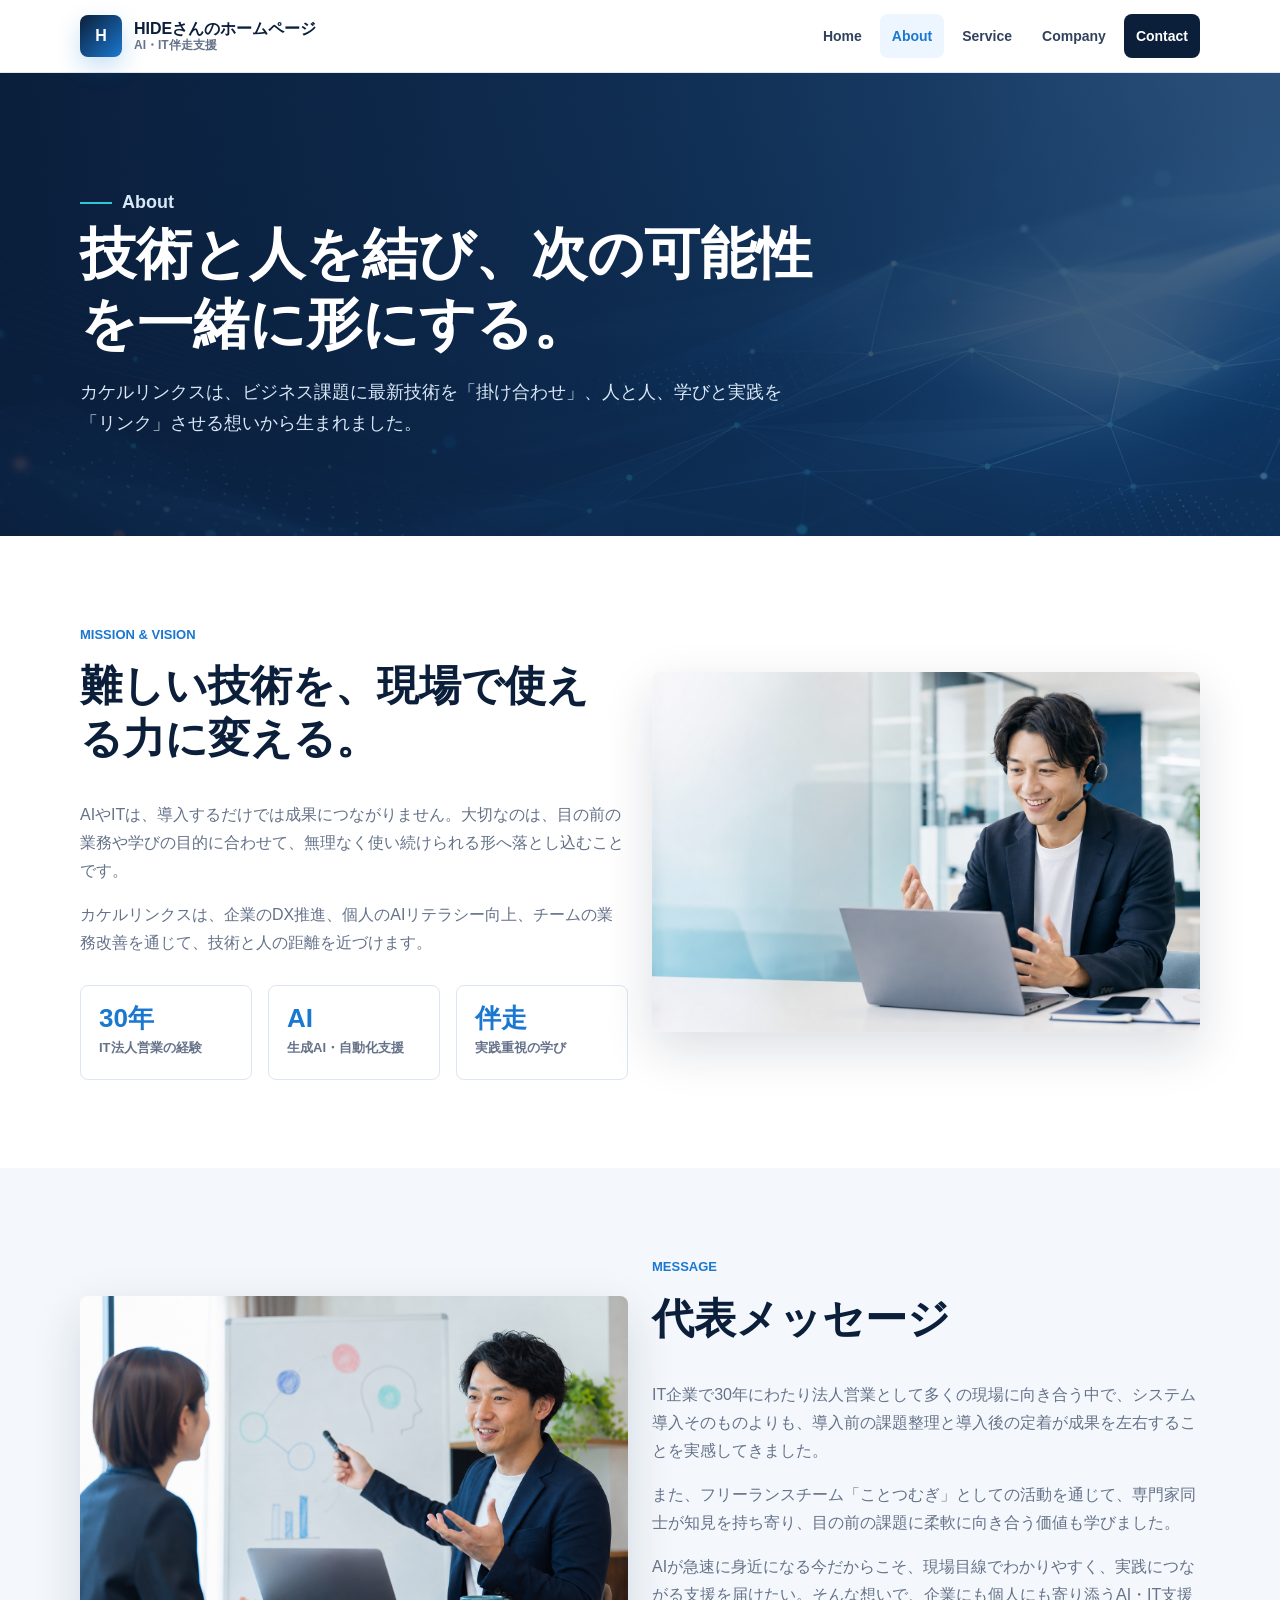
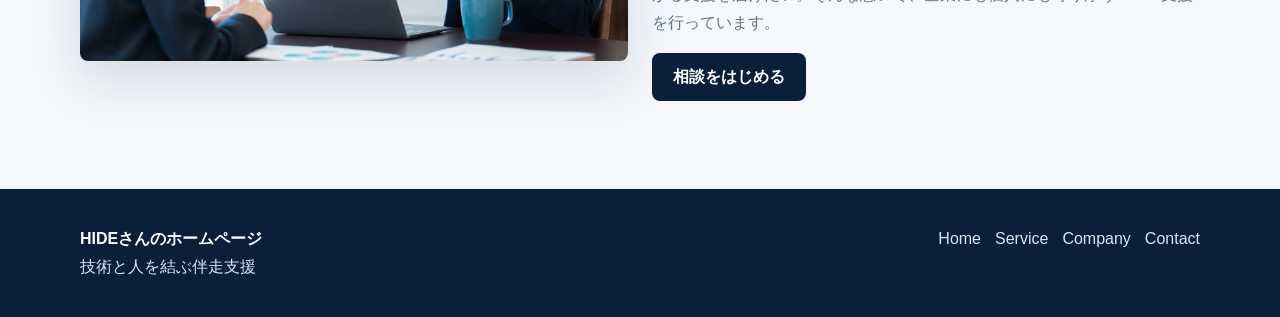
==== about.html @ 90f93d88 "Initial homepage" ====
<!doctype html>
<html lang="ja">
<head>
  <meta charset="utf-8">
  <meta name="viewport" content="width=device-width, initial-scale=1">
  <title>About | HIDEさんのホームページ</title>
  <meta name="description" content="カケルリンクスの由来、ミッション、代表メッセージをご紹介します。">
  <link rel="stylesheet" href="assets/css/style.css">
</head>
<body>
  <header class="site-header">
    <div class="nav-shell">
      <a class="brand" href="index.html"><span class="brand-mark">H</span><span class="brand-text">HIDEさんのホームページ<small>AI・IT伴走支援</small></span></a>
      <button class="nav-toggle" type="button" aria-label="メニューを開閉" aria-expanded="false"><span></span><span></span><span></span></button>
      <nav class="main-nav" aria-label="メインナビゲーション">
        <a href="index.html">Home</a><a class="active" href="about.html">About</a><a href="service.html">Service</a><a href="company.html">Company</a><a class="nav-cta" href="contact.html">Contact</a>
      </nav>
    </div>
  </header>

  <main>
    <section class="page-hero">
      <div class="container">
        <p class="eyebrow">About</p>
        <h1>技術と人を結び、次の可能性を一緒に形にする。</h1>
        <p>カケルリンクスは、ビジネス課題に最新技術を「掛け合わせ」、人と人、学びと実践を「リンク」させる想いから生まれました。</p>
      </div>
    </section>

    <section class="section">
      <div class="container">
        <div class="grid two">
          <div class="split-copy">
            <div class="section-head">
              <span class="section-label">Mission & Vision</span>
              <h2>難しい技術を、現場で使える力に変える。</h2>
            </div>
            <p>AIやITは、導入するだけでは成果につながりません。大切なのは、目の前の業務や学びの目的に合わせて、無理なく使い続けられる形へ落とし込むことです。</p>
            <p>カケルリンクスは、企業のDX推進、個人のAIリテラシー向上、チームの業務改善を通じて、技術と人の距離を近づけます。</p>
            <div class="stat-row">
              <div class="stat"><strong>30年</strong><span>IT法人営業の経験</span></div>
              <div class="stat"><strong>AI</strong><span>生成AI・自動化支援</span></div>
              <div class="stat"><strong>伴走</strong><span>実践重視の学び</span></div>
            </div>
          </div>
          <div class="image-panel">
            <img src="assets/images/hero-consulting.png" alt="オンライン相談を行うビジネスパーソン">
          </div>
        </div>
      </div>
    </section>

    <section class="section soft">
      <div class="container">
        <div class="grid two">
          <div class="image-panel">
            <img src="assets/images/ai-tutor.png" alt="PCとホワイトボードの前で親身に教えるAI家庭教師">
          </div>
          <div class="message">
            <div class="section-head">
              <span class="section-label">Message</span>
              <h2>代表メッセージ</h2>
            </div>
            <p>IT企業で30年にわたり法人営業として多くの現場に向き合う中で、システム導入そのものよりも、導入前の課題整理と導入後の定着が成果を左右することを実感してきました。</p>
            <p>また、フリーランスチーム「ことつむぎ」としての活動を通じて、専門家同士が知見を持ち寄り、目の前の課題に柔軟に向き合う価値も学びました。</p>
            <p>AIが急速に身近になる今だからこそ、現場目線でわかりやすく、実践につながる支援を届けたい。そんな想いで、企業にも個人にも寄り添うAI・IT支援を行っています。</p>
            <a class="button dark" href="contact.html">相談をはじめる</a>
          </div>
        </div>
      </div>
    </section>
  </main>

  <footer class="site-footer"><div class="footer-shell"><div><strong>HIDEさんのホームページ</strong><br>技術と人を結ぶ伴走支援</div><div class="footer-links"><a href="index.html">Home</a><a href="service.html">Service</a><a href="company.html">Company</a><a href="contact.html">Contact</a></div></div></footer>
  <script src="assets/js/main.js"></script>
</body>
</html>
---- assets/css/style.css ----
:root {
  --navy: #0b1f3a;
  --navy-2: #123a63;
  --blue: #1b78d0;
  --cyan: #2cc7d9;
  --coral: #f28d75;
  --ink: #162033;
  --muted: #657289;
  --line: #dce6f3;
  --paper: #ffffff;
  --soft: #f4f8fc;
  --shadow: 0 18px 50px rgba(11, 31, 58, 0.14);
}

* {
  box-sizing: border-box;
}

html {
  scroll-behavior: smooth;
}

body {
  margin: 0;
  color: var(--ink);
  font-family: "Segoe UI", "Hiragino Kaku Gothic ProN", "Yu Gothic", Meiryo, sans-serif;
  line-height: 1.75;
  background: var(--paper);
}

img {
  display: block;
  max-width: 100%;
}

a {
  color: inherit;
  text-decoration: none;
}

.site-header {
  position: sticky;
  top: 0;
  z-index: 20;
  background: rgba(255, 255, 255, 0.94);
  border-bottom: 1px solid rgba(220, 230, 243, 0.9);
  backdrop-filter: blur(14px);
}

.nav-shell {
  width: min(1120px, calc(100% - 32px));
  min-height: 72px;
  margin: 0 auto;
  display: flex;
  align-items: center;
  justify-content: space-between;
  gap: 24px;
}

.brand {
  display: inline-flex;
  align-items: center;
  gap: 12px;
  font-weight: 800;
  letter-spacing: 0;
  color: var(--navy);
}

.brand-mark {
  width: 42px;
  height: 42px;
  display: grid;
  place-items: center;
  color: #fff;
  font-weight: 800;
  background: linear-gradient(135deg, var(--navy), var(--blue));
  border-radius: 8px;
  box-shadow: 0 10px 24px rgba(27, 120, 208, 0.24);
}

.brand-text {
  display: grid;
  line-height: 1.2;
}

.brand-text small {
  color: var(--muted);
  font-size: 12px;
  font-weight: 700;
}

.nav-toggle {
  display: none;
  width: 44px;
  height: 44px;
  border: 1px solid var(--line);
  border-radius: 8px;
  background: #fff;
  cursor: pointer;
}

.nav-toggle span {
  display: block;
  width: 20px;
  height: 2px;
  margin: 5px auto;
  background: var(--navy);
}

.main-nav {
  display: flex;
  align-items: center;
  gap: 6px;
}

.main-nav a {
  padding: 10px 12px;
  border-radius: 8px;
  color: #31425d;
  font-size: 14px;
  font-weight: 700;
}

.main-nav a:hover,
.main-nav a.active {
  color: var(--blue);
  background: #edf6ff;
}

.nav-cta {
  color: #fff !important;
  background: var(--navy) !important;
}

.hero {
  min-height: calc(100vh - 72px);
  display: grid;
  align-items: center;
  position: relative;
  overflow: hidden;
  background: var(--navy);
}

.hero::before {
  content: "";
  position: absolute;
  inset: 0;
  background: var(--navy);
}

.hero.home-hero::before {
  background:
    linear-gradient(90deg, rgba(11, 31, 58, 0.92) 0%, rgba(11, 31, 58, 0.74) 45%, rgba(11, 31, 58, 0.1) 78%),
    url("../images/hero-consulting.png") center right / cover no-repeat;
}

.hero-content {
  position: relative;
  width: min(1120px, calc(100% - 32px));
  margin: 0 auto;
  padding: 84px 0 112px;
  color: #fff;
}

.eyebrow {
  display: inline-flex;
  align-items: center;
  gap: 10px;
  margin: 0 0 18px;
  color: #dff8ff;
  font-size: 14px;
  font-weight: 800;
}

.eyebrow::before {
  content: "";
  width: 32px;
  height: 2px;
  background: var(--cyan);
}

h1,
h2,
h3 {
  margin: 0;
  color: var(--navy);
  line-height: 1.25;
  letter-spacing: 0;
}

.hero h1 {
  max-width: 660px;
  color: #fff;
  font-size: clamp(36px, 5.2vw, 62px);
  line-height: 1.18;
}

.hero-lead {
  max-width: 560px;
  margin: 24px 0 0;
  color: #e8f3ff;
  font-size: clamp(16px, 2vw, 20px);
}

.hero-actions {
  display: flex;
  flex-wrap: wrap;
  gap: 14px;
  margin-top: 34px;
}

.button {
  display: inline-flex;
  align-items: center;
  justify-content: center;
  min-height: 48px;
  padding: 12px 20px;
  border: 1px solid transparent;
  border-radius: 8px;
  font-weight: 800;
  line-height: 1.35;
}

.button.primary {
  color: #fff;
  background: var(--blue);
  box-shadow: 0 14px 30px rgba(27, 120, 208, 0.28);
}

.button.secondary {
  color: #fff;
  border-color: rgba(255, 255, 255, 0.55);
  background: rgba(255, 255, 255, 0.08);
}

.button.dark {
  color: #fff;
  background: var(--navy);
}

.section {
  padding: 88px 0;
}

.section.soft {
  background: var(--soft);
}

.section.navy {
  color: #fff;
  background:
    linear-gradient(rgba(11, 31, 58, 0.88), rgba(11, 31, 58, 0.88)),
    url("../images/abstract-navy.png") center / cover no-repeat;
}

.section.navy h2,
.section.navy h3 {
  color: #fff;
}

.container {
  width: min(1120px, calc(100% - 32px));
  margin: 0 auto;
}

.section-head {
  display: grid;
  gap: 14px;
  max-width: 760px;
  margin-bottom: 36px;
}

.section-label {
  color: var(--blue);
  font-size: 13px;
  font-weight: 900;
  letter-spacing: 0;
  text-transform: uppercase;
}

.section-head h2 {
  font-size: clamp(28px, 4vw, 42px);
}

.section-head p {
  margin: 0;
  color: var(--muted);
}

.section.navy .section-head p {
  color: #d9e8f8;
}

.grid {
  display: grid;
  gap: 24px;
}

.grid.two {
  grid-template-columns: repeat(2, minmax(0, 1fr));
  align-items: center;
}

.grid.three {
  grid-template-columns: repeat(3, minmax(0, 1fr));
}

.card {
  height: 100%;
  padding: 26px;
  border: 1px solid var(--line);
  border-radius: 8px;
  background: #fff;
  box-shadow: 0 12px 30px rgba(11, 31, 58, 0.07);
}

.card h3 {
  margin-bottom: 10px;
  font-size: 21px;
}

.card p {
  margin: 0;
  color: var(--muted);
}

.icon-box {
  width: 48px;
  height: 48px;
  display: grid;
  place-items: center;
  margin-bottom: 18px;
  color: var(--blue);
  border: 1px solid #cfe3fa;
  border-radius: 8px;
  background: #eef7ff;
}

.icon-box svg {
  width: 25px;
  height: 25px;
  stroke-width: 2;
}

.image-panel {
  overflow: hidden;
  border-radius: 8px;
  box-shadow: var(--shadow);
}

.image-panel img {
  width: 100%;
  height: 100%;
  min-height: 360px;
  object-fit: cover;
}

.notice-list {
  display: grid;
  gap: 14px;
}

.notice {
  display: grid;
  grid-template-columns: 128px 1fr;
  gap: 18px;
  align-items: start;
  padding: 20px;
  border: 1px solid var(--line);
  border-radius: 8px;
  background: #fff;
}

.notice time {
  color: var(--blue);
  font-weight: 900;
}

.notice strong {
  display: block;
  color: var(--navy);
}

.notice p {
  margin: 4px 0 0;
  color: var(--muted);
}

.page-hero {
  padding: 96px 0;
  color: #fff;
  background:
    linear-gradient(90deg, rgba(11, 31, 58, 0.9), rgba(18, 58, 99, 0.78)),
    url("../images/abstract-navy.png") center / cover no-repeat;
}

.page-hero h1 {
  max-width: 760px;
  color: #fff;
  font-size: clamp(34px, 5vw, 56px);
}

.page-hero p {
  max-width: 720px;
  margin: 18px 0 0;
  color: #d9e8f8;
  font-size: 18px;
}

.split-copy p,
.message p {
  margin: 0 0 16px;
  color: var(--muted);
}

.stat-row {
  display: grid;
  grid-template-columns: repeat(3, 1fr);
  gap: 16px;
  margin-top: 28px;
}

.stat {
  padding: 18px;
  border: 1px solid var(--line);
  border-radius: 8px;
  background: #fff;
}

.stat strong {
  display: block;
  color: var(--blue);
  font-size: 26px;
  line-height: 1.1;
}

.stat span {
  color: var(--muted);
  font-size: 13px;
  font-weight: 700;
}

.service-image {
  width: 100%;
  height: 190px;
  margin: -26px -26px 22px;
  max-width: calc(100% + 52px);
  object-fit: cover;
}

.service-card {
  overflow: hidden;
  padding-top: 0;
}

.service-card ul,
.company-list {
  margin: 18px 0 0;
  padding: 0;
  list-style: none;
}

.service-card li,
.company-list li {
  position: relative;
  padding-left: 18px;
  color: var(--muted);
}

.service-card li::before,
.company-list li::before {
  content: "";
  position: absolute;
  top: 0.78em;
  left: 0;
  width: 7px;
  height: 7px;
  border-radius: 50%;
  background: var(--cyan);
}

.info-table {
  width: 100%;
  border-collapse: collapse;
  overflow: hidden;
  border: 1px solid var(--line);
  border-radius: 8px;
  background: #fff;
}

.info-table th,
.info-table td {
  padding: 18px;
  border-bottom: 1px solid var(--line);
  text-align: left;
  vertical-align: top;
}

.info-table th {
  width: 28%;
  color: var(--navy);
  background: #f7fbff;
}

.info-table tr:last-child th,
.info-table tr:last-child td {
  border-bottom: 0;
}

.area-strip {
  display: grid;
  grid-template-columns: 72px 1fr;
  gap: 20px;
  align-items: center;
  padding: 24px;
  border: 1px solid var(--line);
  border-radius: 8px;
  background: #fff;
}

.area-icon {
  width: 72px;
  height: 72px;
  display: grid;
  place-items: center;
  color: #fff;
  border-radius: 8px;
  background: linear-gradient(135deg, var(--blue), var(--cyan));
}

.area-icon svg {
  width: 34px;
  height: 34px;
}

.contact-form {
  display: grid;
  gap: 18px;
  padding: 30px;
  border: 1px solid var(--line);
  border-radius: 8px;
  background: #fff;
  box-shadow: var(--shadow);
}

.form-grid {
  display: grid;
  grid-template-columns: repeat(2, minmax(0, 1fr));
  gap: 18px;
}

.field {
  display: grid;
  gap: 8px;
}

.field.full {
  grid-column: 1 / -1;
}

label {
  color: var(--navy);
  font-size: 14px;
  font-weight: 800;
}

input,
select,
textarea {
  width: 100%;
  min-height: 48px;
  padding: 12px 14px;
  border: 1px solid #cfdbea;
  border-radius: 8px;
  color: var(--ink);
  font: inherit;
  background: #fff;
}

textarea {
  min-height: 168px;
  resize: vertical;
}

input:focus,
select:focus,
textarea:focus {
  outline: 3px solid rgba(44, 199, 217, 0.24);
  border-color: var(--cyan);
}

.form-note {
  margin: 0;
  color: var(--muted);
  font-size: 14px;
}

.site-footer {
  color: #d8e5f3;
  background: var(--navy);
}

.footer-shell {
  width: min(1120px, calc(100% - 32px));
  margin: 0 auto;
  padding: 36px 0;
  display: flex;
  justify-content: space-between;
  gap: 24px;
}

.footer-shell strong {
  color: #fff;
}

.footer-links {
  display: flex;
  flex-wrap: wrap;
  gap: 14px;
}

.footer-links a {
  color: #d8e5f3;
}

@media (max-width: 860px) {
  .nav-toggle {
    display: block;
  }

  .main-nav {
    position: absolute;
    top: 72px;
    left: 0;
    right: 0;
    display: none;
    padding: 12px 16px 18px;
    border-bottom: 1px solid var(--line);
    background: #fff;
    box-shadow: 0 18px 36px rgba(11, 31, 58, 0.1);
  }

  .main-nav.is-open {
    display: grid;
  }

  .main-nav a {
    padding: 12px;
  }

  .grid.two,
  .grid.three,
  .form-grid,
  .stat-row {
    grid-template-columns: 1fr;
  }

  .hero {
    min-height: 680px;
  }

  .hero.home-hero::before {
    background:
      linear-gradient(180deg, rgba(11, 31, 58, 0.78), rgba(11, 31, 58, 0.86)),
      url("../images/hero-consulting.png") center right / cover no-repeat;
  }

  .hero-content {
    padding: 72px 0 92px;
  }

  .section,
  .page-hero {
    padding: 64px 0;
  }

  .notice {
    grid-template-columns: 1fr;
  }

  .info-table,
  .info-table tbody,
  .info-table tr,
  .info-table th,
  .info-table td {
    display: block;
    width: 100%;
  }

  .info-table th {
    border-bottom: 0;
  }

  .area-strip {
    grid-template-columns: 1fr;
  }

  .footer-shell {
    display: grid;
  }
}

@media (max-width: 520px) {
  .nav-shell,
  .container,
  .hero-content,
  .footer-shell {
    width: min(100% - 24px, 1120px);
  }

  .brand-text small {
    display: none;
  }

  .hero-actions {
    display: grid;
  }

  .button {
    width: 100%;
  }

  .card,
  .contact-form {
    padding: 22px;
  }

  .service-image {
    margin: -22px -22px 20px;
    max-width: calc(100% + 44px);
  }
}
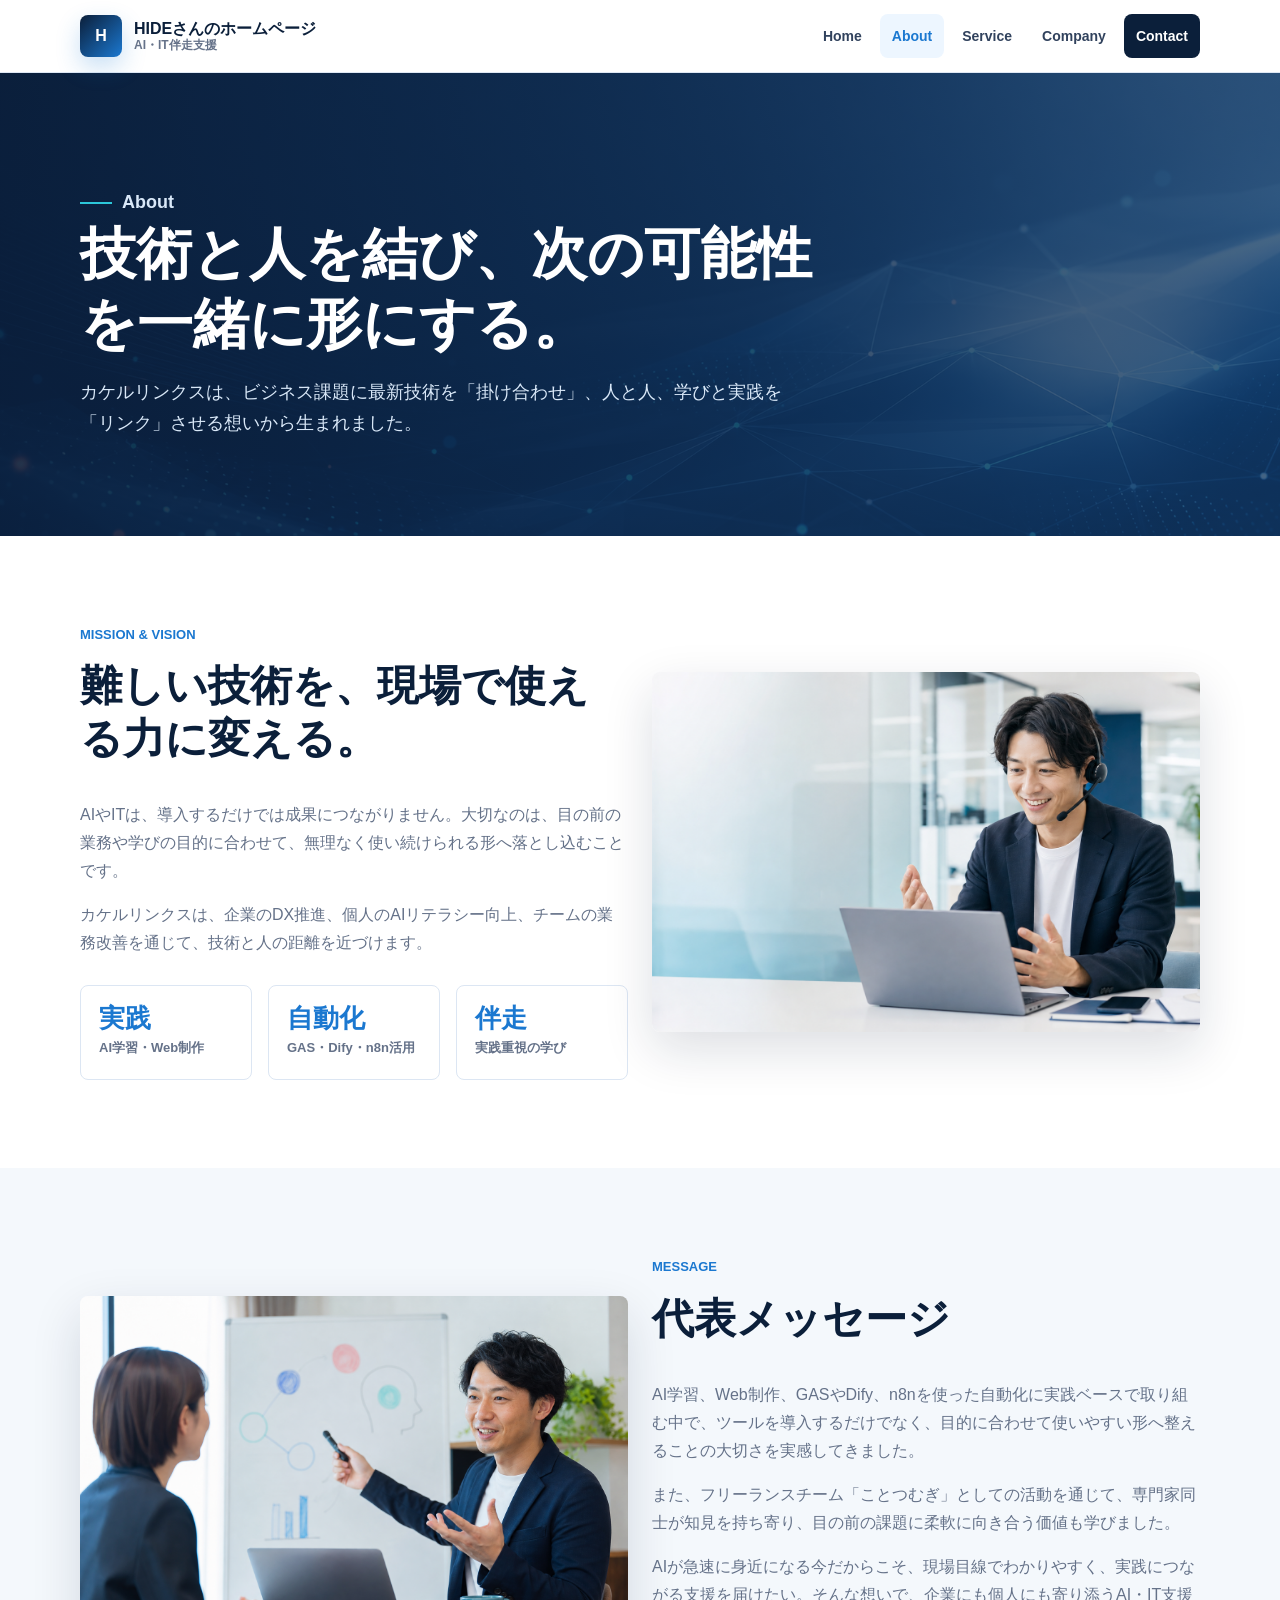
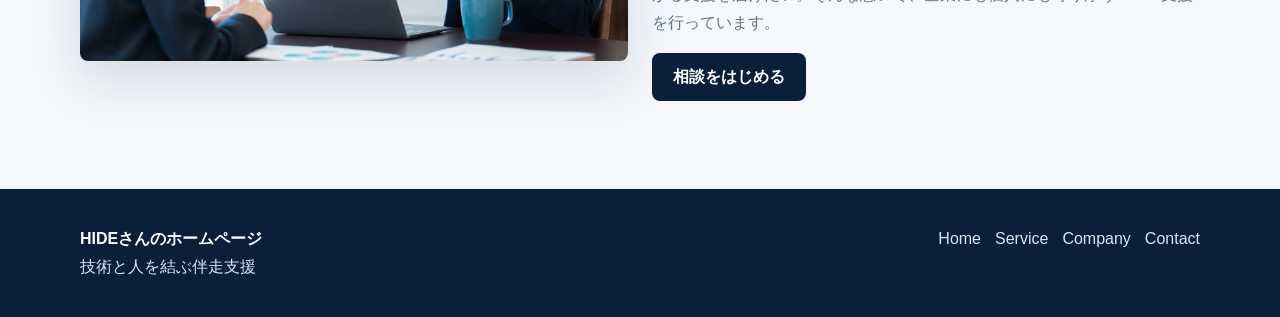
==== commit ba652ae0: "Update site copy and online support" ====
--- a/about.html
+++ b/about.html
@@ -38,8 +38,8 @@
             <p>AIやITは、導入するだけでは成果につながりません。大切なのは、目の前の業務や学びの目的に合わせて、無理なく使い続けられる形へ落とし込むことです。</p>
             <p>カケルリンクスは、企業のDX推進、個人のAIリテラシー向上、チームの業務改善を通じて、技術と人の距離を近づけます。</p>
             <div class="stat-row">
-              <div class="stat"><strong>30年</strong><span>IT法人営業の経験</span></div>
-              <div class="stat"><strong>AI</strong><span>生成AI・自動化支援</span></div>
+              <div class="stat"><strong>実践</strong><span>AI学習・Web制作</span></div>
+              <div class="stat"><strong>自動化</strong><span>GAS・Dify・n8n活用</span></div>
               <div class="stat"><strong>伴走</strong><span>実践重視の学び</span></div>
             </div>
           </div>
@@ -61,7 +61,7 @@
               <span class="section-label">Message</span>
               <h2>代表メッセージ</h2>
             </div>
-            <p>IT企業で30年にわたり法人営業として多くの現場に向き合う中で、システム導入そのものよりも、導入前の課題整理と導入後の定着が成果を左右することを実感してきました。</p>
+            <p>AI学習、Web制作、GASやDify、n8nを使った自動化に実践ベースで取り組む中で、ツールを導入するだけでなく、目的に合わせて使いやすい形へ整えることの大切さを実感してきました。</p>
             <p>また、フリーランスチーム「ことつむぎ」としての活動を通じて、専門家同士が知見を持ち寄り、目の前の課題に柔軟に向き合う価値も学びました。</p>
             <p>AIが急速に身近になる今だからこそ、現場目線でわかりやすく、実践につながる支援を届けたい。そんな想いで、企業にも個人にも寄り添うAI・IT支援を行っています。</p>
             <a class="button dark" href="contact.html">相談をはじめる</a>
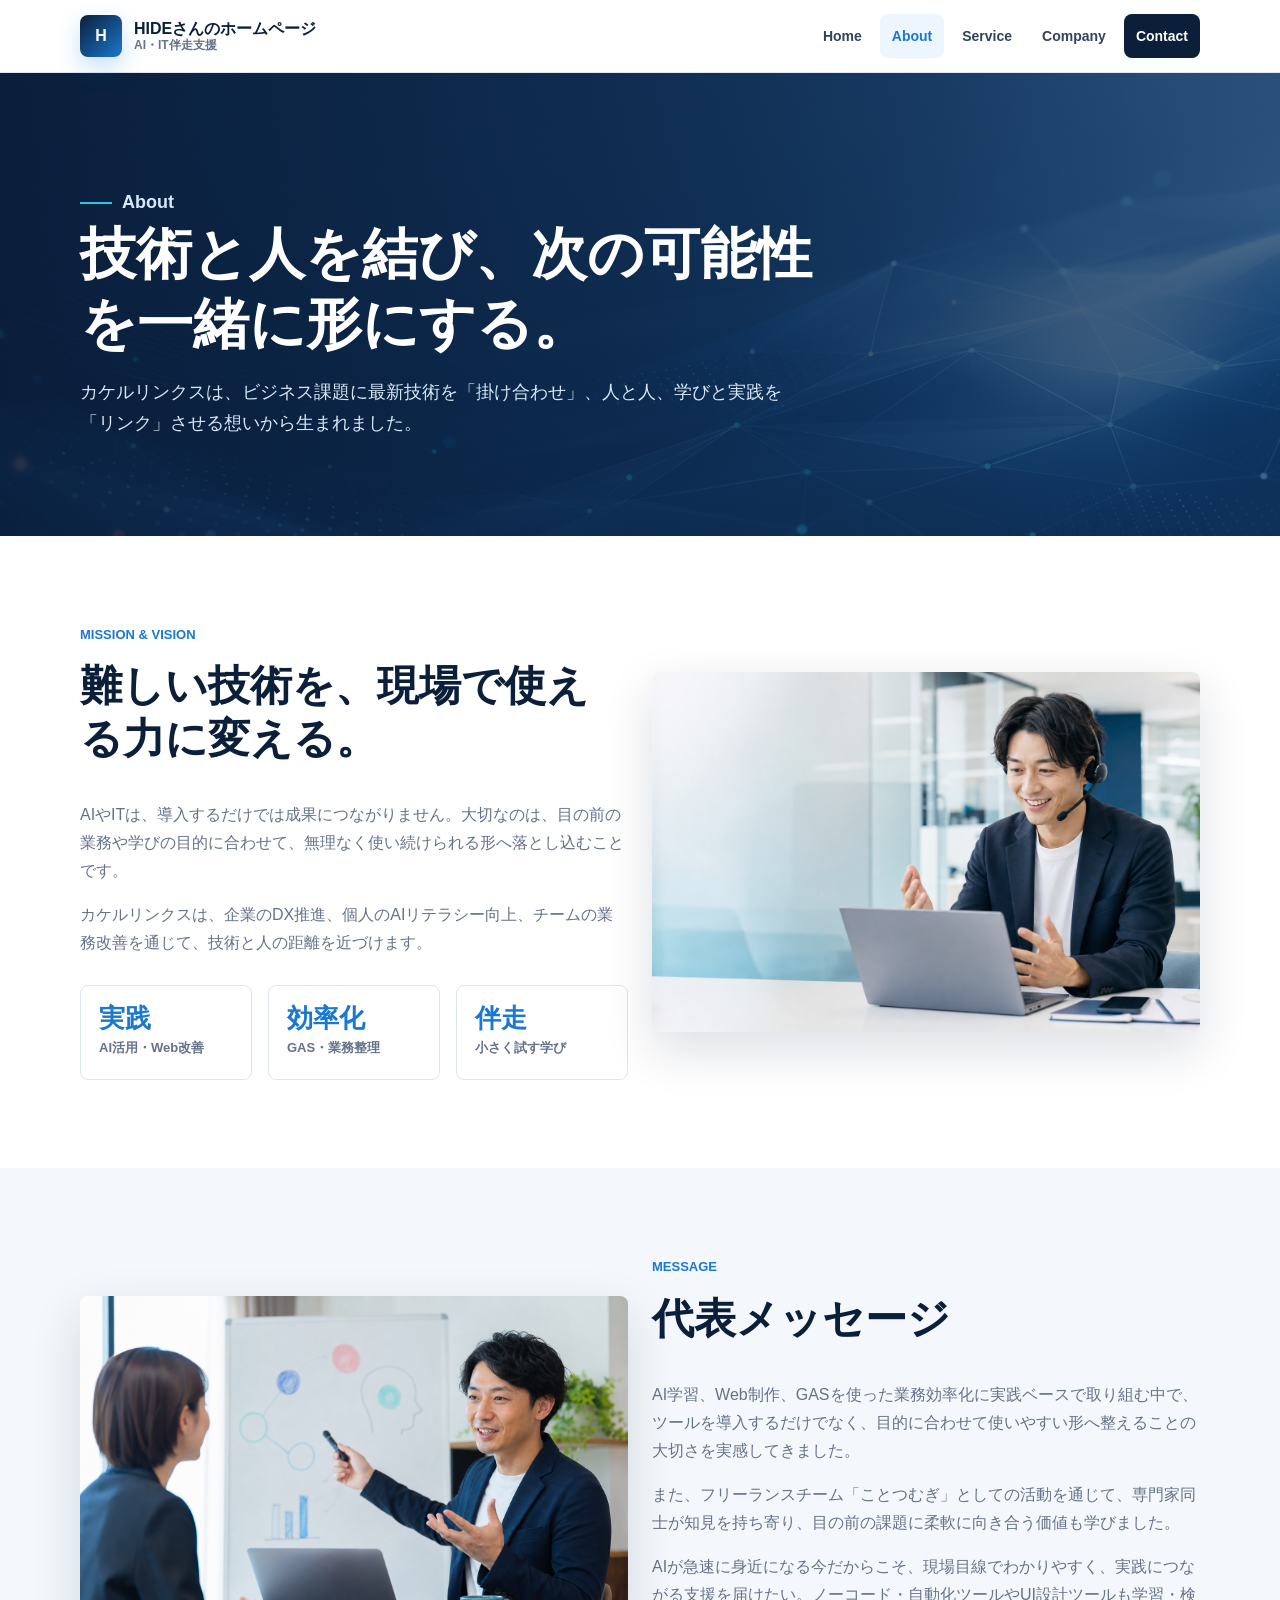
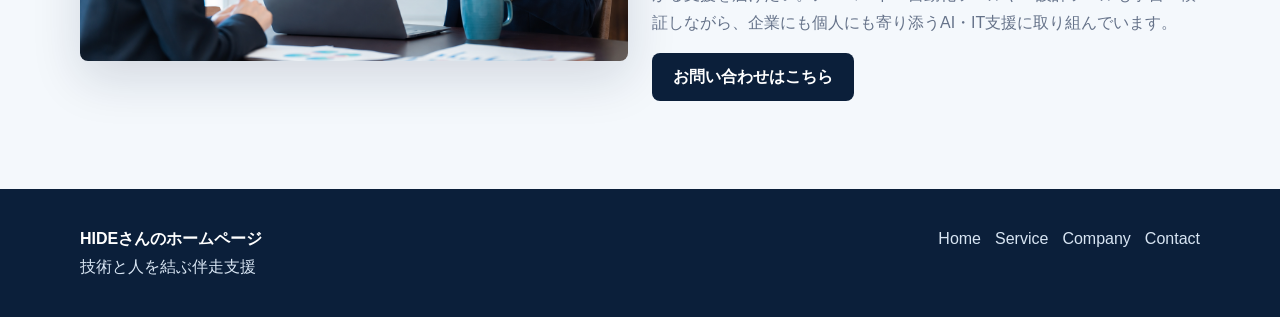
==== commit fe57f1e1: "Improve public site metadata and CTAs" ====
--- a/about.html
+++ b/about.html
@@ -4,7 +4,18 @@
   <meta charset="utf-8">
   <meta name="viewport" content="width=device-width, initial-scale=1">
   <title>About | HIDEさんのホームページ</title>
-  <meta name="description" content="カケルリンクスの由来、ミッション、代表メッセージをご紹介します。">
+  <meta name="description" content="AIやITを現場で使いやすい形に整える、HIDEさんのホームページの考え方と伴走型支援の姿勢をご紹介します。">
+  <meta property="og:type" content="website">
+  <meta property="og:site_name" content="HIDEさんのホームページ">
+  <meta property="og:title" content="About | HIDEさんのホームページ">
+  <meta property="og:description" content="AIやITを現場で使いやすい形に整える、伴走型支援の姿勢をご紹介します。">
+  <meta property="og:url" content="https://open-newstages-ai.com/about.html">
+  <meta property="og:image" content="https://open-newstages-ai.com/assets/images/hero-consulting.png">
+  <meta name="twitter:card" content="summary_large_image">
+  <meta name="twitter:title" content="About | HIDEさんのホームページ">
+  <meta name="twitter:description" content="AIやITを現場で使いやすい形に整える、伴走型支援の姿勢をご紹介します。">
+  <meta name="twitter:image" content="https://open-newstages-ai.com/assets/images/hero-consulting.png">
+  <link rel="icon" href="assets/images/favicon.svg" type="image/svg+xml">
   <link rel="stylesheet" href="assets/css/style.css">
 </head>
 <body>
@@ -38,9 +49,9 @@
             <p>AIやITは、導入するだけでは成果につながりません。大切なのは、目の前の業務や学びの目的に合わせて、無理なく使い続けられる形へ落とし込むことです。</p>
             <p>カケルリンクスは、企業のDX推進、個人のAIリテラシー向上、チームの業務改善を通じて、技術と人の距離を近づけます。</p>
             <div class="stat-row">
-              <div class="stat"><strong>実践</strong><span>AI学習・Web制作</span></div>
-              <div class="stat"><strong>自動化</strong><span>GAS・Dify・n8n活用</span></div>
-              <div class="stat"><strong>伴走</strong><span>実践重視の学び</span></div>
+              <div class="stat"><strong>実践</strong><span>AI活用・Web改善</span></div>
+              <div class="stat"><strong>効率化</strong><span>GAS・業務整理</span></div>
+              <div class="stat"><strong>伴走</strong><span>小さく試す学び</span></div>
             </div>
           </div>
           <div class="image-panel">
@@ -61,10 +72,10 @@
               <span class="section-label">Message</span>
               <h2>代表メッセージ</h2>
             </div>
-            <p>AI学習、Web制作、GASやDify、n8nを使った自動化に実践ベースで取り組む中で、ツールを導入するだけでなく、目的に合わせて使いやすい形へ整えることの大切さを実感してきました。</p>
+            <p>AI学習、Web制作、GASを使った業務効率化に実践ベースで取り組む中で、ツールを導入するだけでなく、目的に合わせて使いやすい形へ整えることの大切さを実感してきました。</p>
             <p>また、フリーランスチーム「ことつむぎ」としての活動を通じて、専門家同士が知見を持ち寄り、目の前の課題に柔軟に向き合う価値も学びました。</p>
-            <p>AIが急速に身近になる今だからこそ、現場目線でわかりやすく、実践につながる支援を届けたい。そんな想いで、企業にも個人にも寄り添うAI・IT支援を行っています。</p>
-            <a class="button dark" href="contact.html">相談をはじめる</a>
+            <p>AIが急速に身近になる今だからこそ、現場目線でわかりやすく、実践につながる支援を届けたい。ノーコード・自動化ツールやUI設計ツールも学習・検証しながら、企業にも個人にも寄り添うAI・IT支援に取り組んでいます。</p>
+            <a class="button dark" href="contact.html">お問い合わせはこちら</a>
           </div>
         </div>
       </div>
--- a/assets/css/style.css
+++ b/assets/css/style.css
@@ -60,6 +60,7 @@
 .brand {
   display: inline-flex;
   align-items: center;
+  min-width: 0;
   gap: 12px;
   font-weight: 800;
   letter-spacing: 0;
@@ -69,6 +70,7 @@
 .brand-mark {
   width: 42px;
   height: 42px;
+  flex: 0 0 42px;
   display: grid;
   place-items: center;
   color: #fff;
@@ -80,6 +82,7 @@
 
 .brand-text {
   display: grid;
+  min-width: 0;
   line-height: 1.2;
 }
 
@@ -93,6 +96,7 @@
   display: none;
   width: 44px;
   height: 44px;
+  flex: 0 0 44px;
   border: 1px solid var(--line);
   border-radius: 8px;
   background: #fff;
@@ -242,7 +246,8 @@
   padding: 88px 0;
 }
 
-.section.soft {
+.section.soft,
+.skills-section {
   background: var(--soft);
 }
 
@@ -305,7 +310,8 @@
   grid-template-columns: repeat(3, minmax(0, 1fr));
 }
 
-.card {
+.card,
+.skill-card {
   height: 100%;
   padding: 26px;
   border: 1px solid var(--line);
@@ -314,14 +320,65 @@
   box-shadow: 0 12px 30px rgba(11, 31, 58, 0.07);
 }
 
-.card h3 {
+.card h3,
+.skill-card h3 {
   margin-bottom: 10px;
   font-size: 21px;
 }
 
-.card p {
+.card p,
+.skill-card p {
   margin: 0;
   color: var(--muted);
+}
+
+.skills-grid {
+  display: grid;
+  grid-template-columns: repeat(4, minmax(0, 1fr));
+  gap: 22px;
+}
+
+.skill-card {
+  display: grid;
+  align-content: start;
+  gap: 12px;
+  min-height: 260px;
+  transition: transform 0.2s ease, box-shadow 0.2s ease, border-color 0.2s ease;
+}
+
+.skill-card:hover {
+  transform: translateY(-3px);
+  border-color: #bfd8f3;
+  box-shadow: 0 18px 38px rgba(11, 31, 58, 0.1);
+}
+
+.skill-tag {
+  width: fit-content;
+  padding: 4px 10px;
+  color: var(--blue);
+  font-size: 12px;
+  font-weight: 900;
+  line-height: 1.4;
+  border-radius: 999px;
+  background: #edf6ff;
+}
+
+.skill-card h3 {
+  margin-bottom: 0;
+}
+
+.skill-tools {
+  padding-top: 12px;
+  border-top: 1px solid var(--line);
+  color: var(--navy);
+  font-size: 14px;
+  font-weight: 800;
+  line-height: 1.55;
+}
+
+.skill-tools + p {
+  font-size: 14px;
+  line-height: 1.7;
 }
 
 .icon-box {
@@ -371,9 +428,19 @@
   background: #fff;
 }
 
-.notice time {
+.notice time,
+.notice-status {
   color: var(--blue);
   font-weight: 900;
+}
+
+.notice-status {
+  width: fit-content;
+  padding: 3px 10px;
+  border-radius: 999px;
+  background: #edf6ff;
+  font-size: 13px;
+  line-height: 1.5;
 }
 
 .notice strong {
@@ -558,6 +625,14 @@
   grid-column: 1 / -1;
 }
 
+.honeypot-field {
+  position: absolute;
+  left: -9999px;
+  width: 1px;
+  height: 1px;
+  opacity: 0;
+}
+
 label {
   color: var(--navy);
   font-size: 14px;
@@ -595,6 +670,18 @@
   font-size: 14px;
 }
 
+#form-status {
+  margin: 0;
+  color: var(--blue);
+  font-size: 14px;
+  font-weight: 800;
+}
+
+.contact-form button:disabled {
+  cursor: wait;
+  opacity: 0.72;
+}
+
 .site-footer {
   color: #d8e5f3;
   background: var(--navy);
@@ -621,6 +708,16 @@
 
 .footer-links a {
   color: #d8e5f3;
+}
+
+@media (max-width: 980px) {
+  .skills-grid {
+    grid-template-columns: repeat(2, minmax(0, 1fr));
+  }
+
+  .skill-card {
+    min-height: 230px;
+  }
 }
 
 @media (max-width: 860px) {
@@ -698,6 +795,21 @@
   .footer-shell {
     display: grid;
   }
+
+  .footer-links {
+    row-gap: 8px;
+  }
+}
+
+@media (max-width: 600px) {
+  .skills-grid {
+    grid-template-columns: 1fr;
+    gap: 18px;
+  }
+
+  .skill-card {
+    min-height: 0;
+  }
 }
 
 @media (max-width: 520px) {
@@ -708,21 +820,42 @@
     width: min(100% - 24px, 1120px);
   }
 
+  .brand-text {
+    max-width: calc(100vw - 96px);
+  }
+
   .brand-text small {
     display: none;
   }
 
   .hero-actions {
     display: grid;
-  }
-
-  .button {
+    gap: 12px;
+  }
+
+  .button,
+  .section.navy .button,
+  .contact-form .button {
     width: 100%;
   }
 
+  .section-head {
+    margin-bottom: 28px;
+  }
+
   .card,
+  .skill-card,
   .contact-form {
     padding: 22px;
+  }
+
+  .notice {
+    padding: 18px;
+  }
+
+  .footer-shell {
+    gap: 18px;
+    padding: 30px 0;
   }
 
   .service-image {
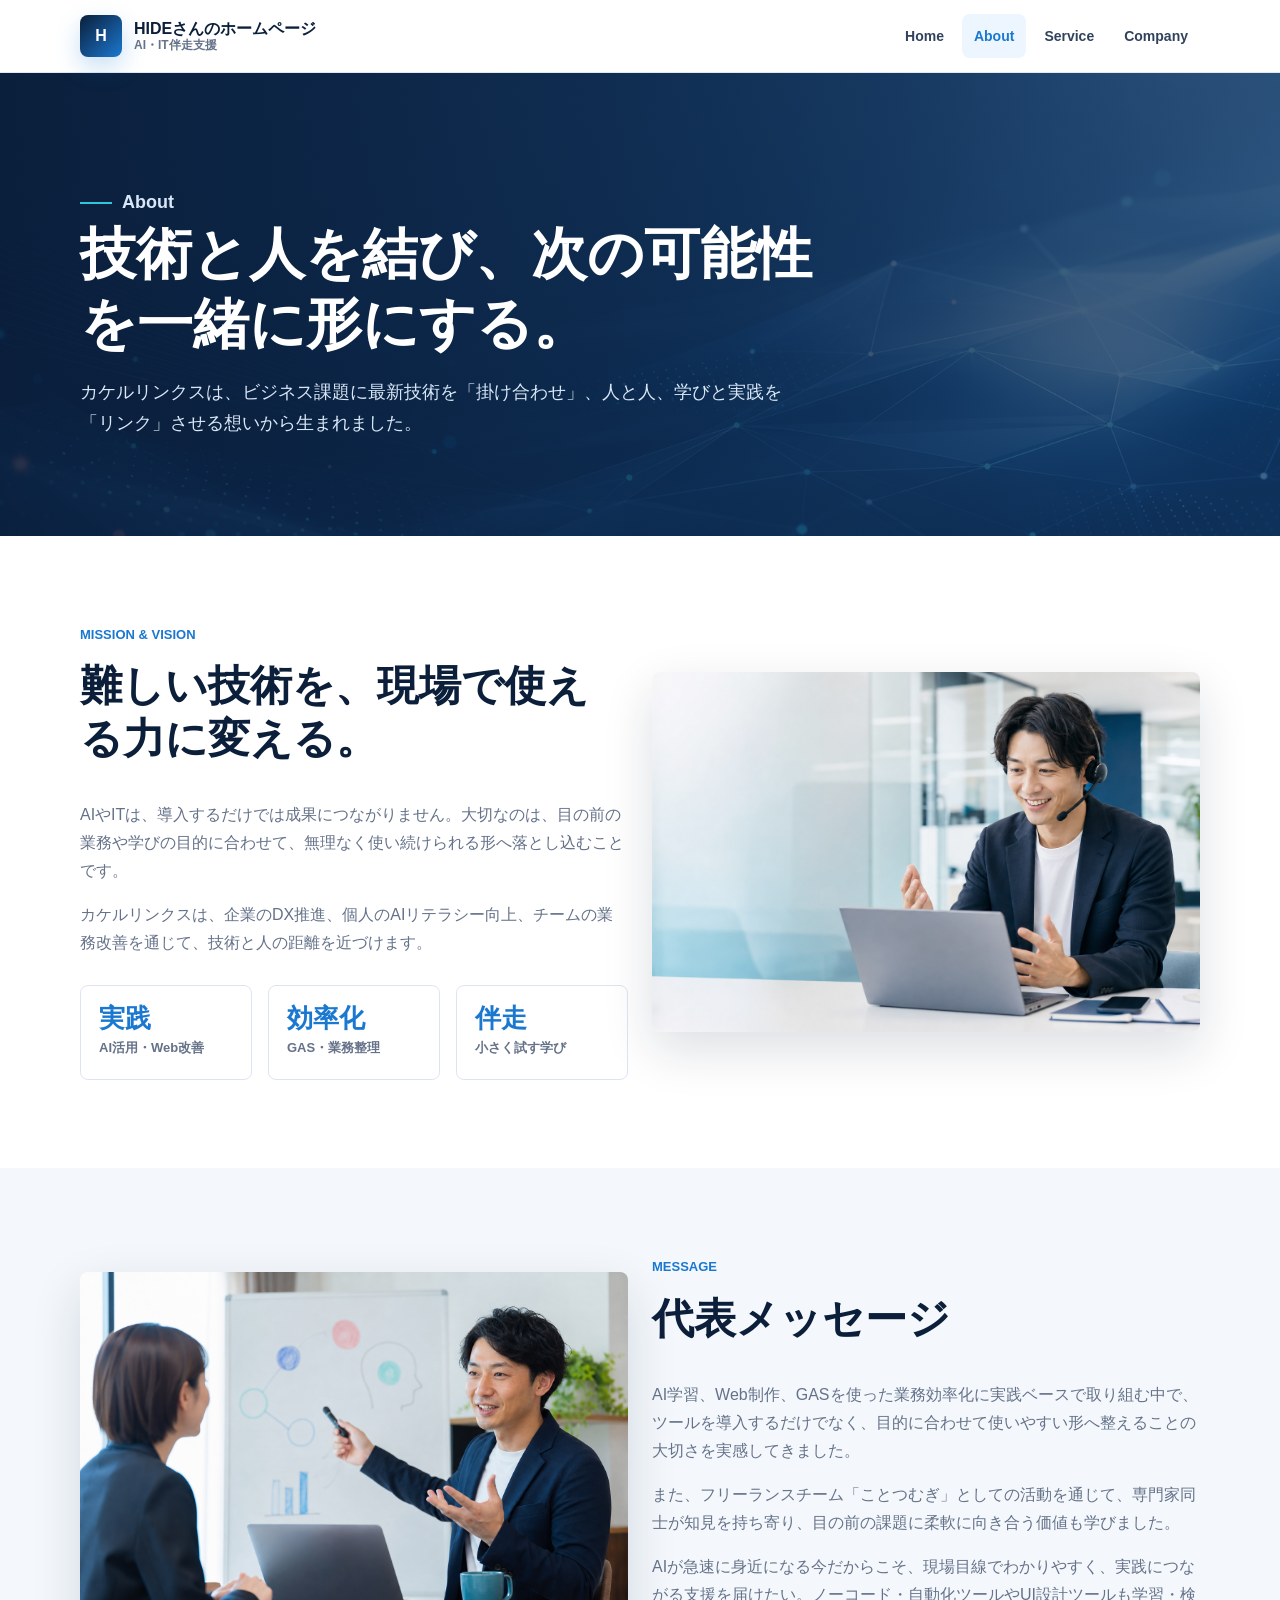
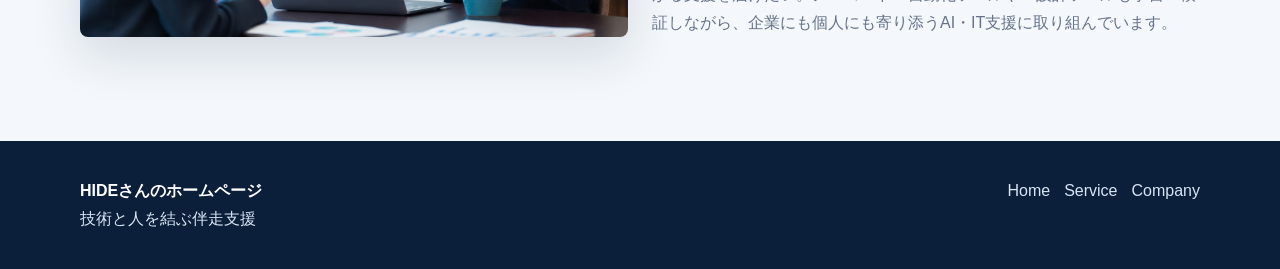
==== commit e138689a: "Replace homepage with Assyu music LP and remove legacy contact pages" ====
--- a/about.html
+++ b/about.html
@@ -10,13 +10,14 @@
   <meta property="og:title" content="About | HIDEさんのホームページ">
   <meta property="og:description" content="AIやITを現場で使いやすい形に整える、伴走型支援の姿勢をご紹介します。">
   <meta property="og:url" content="https://open-newstages-ai.com/about.html">
+  <link rel="canonical" href="https://open-newstages-ai.com/about.html">
   <meta property="og:image" content="https://open-newstages-ai.com/assets/images/hero-consulting.png">
   <meta name="twitter:card" content="summary_large_image">
   <meta name="twitter:title" content="About | HIDEさんのホームページ">
   <meta name="twitter:description" content="AIやITを現場で使いやすい形に整える、伴走型支援の姿勢をご紹介します。">
   <meta name="twitter:image" content="https://open-newstages-ai.com/assets/images/hero-consulting.png">
-  <link rel="icon" href="assets/images/favicon.svg" type="image/svg+xml">
-  <link rel="stylesheet" href="assets/css/style.css">
+  <link rel="icon" href="/assets/images/favicon.svg" type="image/svg+xml">
+  <link rel="stylesheet" href="/assets/css/style.css">
 </head>
 <body>
   <header class="site-header">
@@ -24,7 +25,7 @@
       <a class="brand" href="index.html"><span class="brand-mark">H</span><span class="brand-text">HIDEさんのホームページ<small>AI・IT伴走支援</small></span></a>
       <button class="nav-toggle" type="button" aria-label="メニューを開閉" aria-expanded="false"><span></span><span></span><span></span></button>
       <nav class="main-nav" aria-label="メインナビゲーション">
-        <a href="index.html">Home</a><a class="active" href="about.html">About</a><a href="service.html">Service</a><a href="company.html">Company</a><a class="nav-cta" href="contact.html">Contact</a>
+        <a href="index.html">Home</a><a class="active" href="about.html">About</a><a href="service.html">Service</a><a href="company.html">Company</a>
       </nav>
     </div>
   </header>
@@ -55,7 +56,7 @@
             </div>
           </div>
           <div class="image-panel">
-            <img src="assets/images/hero-consulting.png" alt="オンライン相談を行うビジネスパーソン">
+            <img src="/assets/images/hero-consulting.png" alt="オンライン相談を行うビジネスパーソン">
           </div>
         </div>
       </div>
@@ -65,7 +66,7 @@
       <div class="container">
         <div class="grid two">
           <div class="image-panel">
-            <img src="assets/images/ai-tutor.png" alt="PCとホワイトボードの前で親身に教えるAI家庭教師">
+            <img src="/assets/images/ai-tutor.png" alt="PCとホワイトボードの前で親身に教えるAI家庭教師">
           </div>
           <div class="message">
             <div class="section-head">
@@ -75,14 +76,12 @@
             <p>AI学習、Web制作、GASを使った業務効率化に実践ベースで取り組む中で、ツールを導入するだけでなく、目的に合わせて使いやすい形へ整えることの大切さを実感してきました。</p>
             <p>また、フリーランスチーム「ことつむぎ」としての活動を通じて、専門家同士が知見を持ち寄り、目の前の課題に柔軟に向き合う価値も学びました。</p>
             <p>AIが急速に身近になる今だからこそ、現場目線でわかりやすく、実践につながる支援を届けたい。ノーコード・自動化ツールやUI設計ツールも学習・検証しながら、企業にも個人にも寄り添うAI・IT支援に取り組んでいます。</p>
-            <a class="button dark" href="contact.html">お問い合わせはこちら</a>
           </div>
         </div>
       </div>
     </section>
   </main>
 
-  <footer class="site-footer"><div class="footer-shell"><div><strong>HIDEさんのホームページ</strong><br>技術と人を結ぶ伴走支援</div><div class="footer-links"><a href="index.html">Home</a><a href="service.html">Service</a><a href="company.html">Company</a><a href="contact.html">Contact</a></div></div></footer>
-  <script src="assets/js/main.js"></script>
+  <footer class="site-footer"><div class="footer-shell"><div><strong>HIDEさんのホームページ</strong><br>技術と人を結ぶ伴走支援</div><div class="footer-links"><a href="index.html">Home</a><a href="service.html">Service</a><a href="company.html">Company</a></div></div></footer>
 </body>
 </html>
--- a/assets/css/style.css
+++ b/assets/css/style.css
@@ -600,88 +600,6 @@
   height: 34px;
 }
 
-.contact-form {
-  display: grid;
-  gap: 18px;
-  padding: 30px;
-  border: 1px solid var(--line);
-  border-radius: 8px;
-  background: #fff;
-  box-shadow: var(--shadow);
-}
-
-.form-grid {
-  display: grid;
-  grid-template-columns: repeat(2, minmax(0, 1fr));
-  gap: 18px;
-}
-
-.field {
-  display: grid;
-  gap: 8px;
-}
-
-.field.full {
-  grid-column: 1 / -1;
-}
-
-.honeypot-field {
-  position: absolute;
-  left: -9999px;
-  width: 1px;
-  height: 1px;
-  opacity: 0;
-}
-
-label {
-  color: var(--navy);
-  font-size: 14px;
-  font-weight: 800;
-}
-
-input,
-select,
-textarea {
-  width: 100%;
-  min-height: 48px;
-  padding: 12px 14px;
-  border: 1px solid #cfdbea;
-  border-radius: 8px;
-  color: var(--ink);
-  font: inherit;
-  background: #fff;
-}
-
-textarea {
-  min-height: 168px;
-  resize: vertical;
-}
-
-input:focus,
-select:focus,
-textarea:focus {
-  outline: 3px solid rgba(44, 199, 217, 0.24);
-  border-color: var(--cyan);
-}
-
-.form-note {
-  margin: 0;
-  color: var(--muted);
-  font-size: 14px;
-}
-
-#form-status {
-  margin: 0;
-  color: var(--blue);
-  font-size: 14px;
-  font-weight: 800;
-}
-
-.contact-form button:disabled {
-  cursor: wait;
-  opacity: 0.72;
-}
-
 .site-footer {
   color: #d8e5f3;
   background: var(--navy);
@@ -834,8 +752,7 @@
   }
 
   .button,
-  .section.navy .button,
-  .contact-form .button {
+  .section.navy .button {
     width: 100%;
   }
 
@@ -844,8 +761,7 @@
   }
 
   .card,
-  .skill-card,
-  .contact-form {
+  .skill-card {
     padding: 22px;
   }
 
